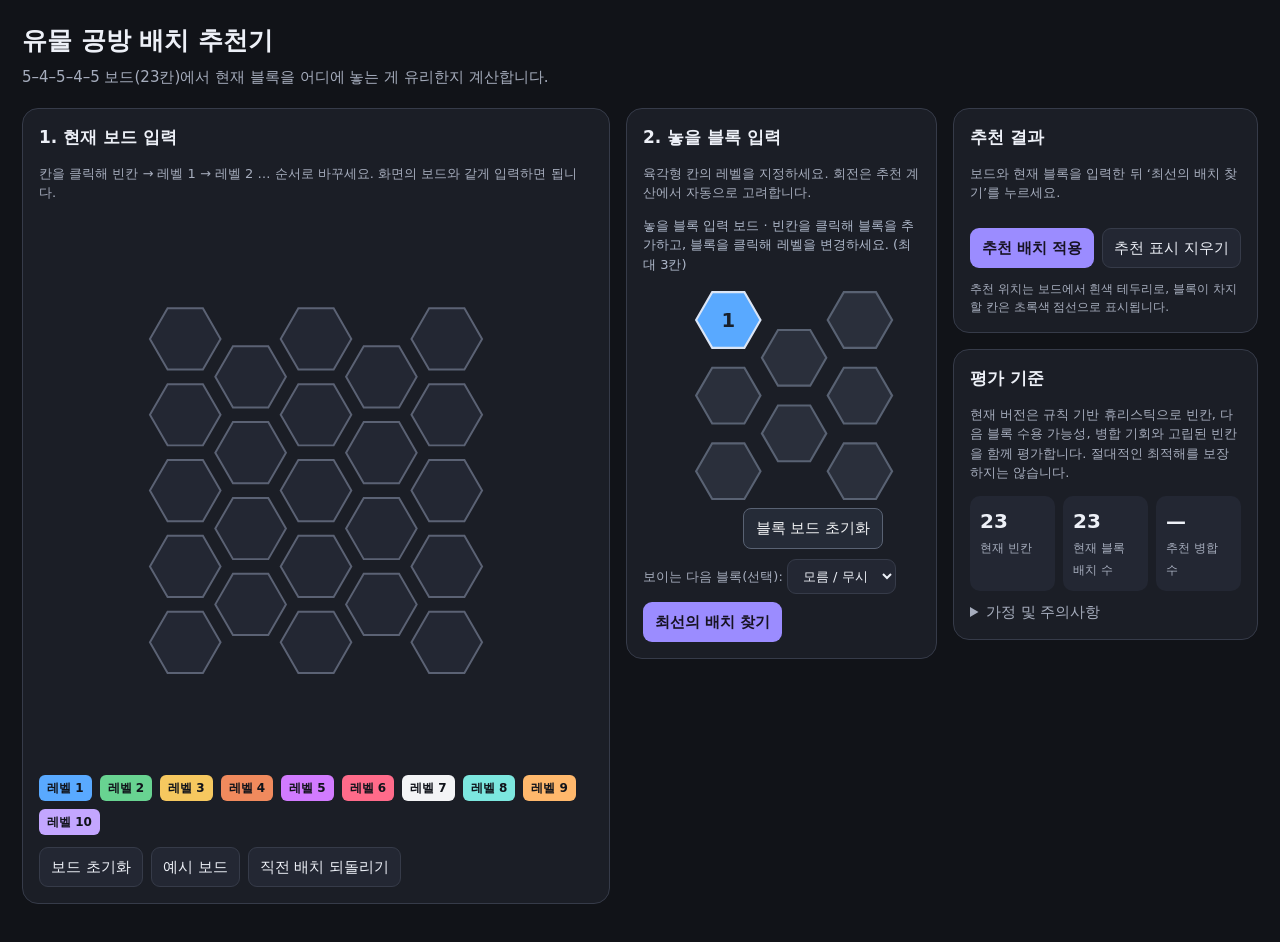
==== pages/hex_merge_advisor.html @ ff6c41fc "update" ====
<!doctype html>
<html lang="ko">
    <head>
        <meta charset="utf-8" />
        <meta name="viewport" content="width=device-width, initial-scale=1.0">
        <link rel="stylesheet" href="hex_merge_advisor.css" />
        <title>유물 공방 배치 추천기</title>
    </head>
    <body oncontextmenu="return false">
        <main>
            <h1>유물 공방 배치 추천기</h1>
            <p class="sub">
                5–4–5–4–5 보드(23칸)에서 현재 블록을 어디에 놓는 게 유리한지
                계산합니다.
            </p>
            <div class="layout">
                <section>
                    <div class="panel">
                        <h2>1. 현재 보드 입력</h2>
                        <p class="hint">
                            칸을 클릭해 빈칸 → 레벨 1 → 레벨 2 … 순서로
                            바꾸세요. 화면의 보드와 같게 입력하면 됩니다.
                        </p>
                        <svg
                            id="board"
                            viewBox="0 0 390 420"
                            aria-label="육각형 보드"
                        ></svg>
                        <div class="legend" id="legend"></div>
                        <div class="controls" style="margin-top: 12px">
                            <button id="clearBoard">보드 초기화</button
                            ><button id="demoBoard">예시 보드</button
                            ><button id="undo">직전 배치 되돌리기</button>
                        </div>
                    </div>
                    <div class="panel">
                        <h2>2. 놓을 블록 입력</h2>
                        <p class="hint">
                            육각형 칸의 레벨을 지정하세요.
                            회전은 추천 계산에서 자동으로 고려합니다.
                        </p>
                        <div id="pieceLevels" class="pieceCells"></div>
                        <div class="controls">
                            <label class="hint">
                                보이는 다음 블록(선택):
                                <select id="nextPiece">
                                    <option value="unknown">모름 / 무시</option>
                                    <option value="single">1칸</option>
                                    <option value="domino">2칸</option>
                                    <option value="line3">3칸 직선</option>
                                    <option value="bend3">3칸 꺾임</option>
                                </select>
                            </label>
                            <button id="recommend" class="primary">
                                최선의 배치 찾기
                            </button>
                        </div>
                    </div>
                </section>
                <aside>
                    <div class="panel">
                        <h2>추천 결과</h2>
                        <p id="status" class="hint">
                            보드와 현재 블록을 입력한 뒤 ‘최선의 배치 찾기’를
                            누르세요.
                        </p>
                        <div id="bestSummary"></div>
                        <div id="results"></div>
                        <div class="controls" style="margin-top: 12px">
                            <button id="applyBest" class="primary" disabled>
                                추천 배치 적용</button
                            ><button id="clearHighlight">
                                추천 표시 지우기
                            </button>
                        </div>
                        <div class="footer">
                            추천 위치는 보드에서 흰색 테두리로, 블록이 차지할
                            칸은 초록색 점선으로 표시됩니다.
                        </div>
                    </div>
                    <div class="panel">
                        <h2>평가 기준</h2>
                        <p class="hint">
                            현재 버전은 규칙 기반 휴리스틱으로 빈칸, 다음 블록
                            수용 가능성, 병합 기회와 고립된 빈칸을 함께
                            평가합니다. 절대적인 최적해를 보장하지는 않습니다.
                        </p>
                        <div class="stats">
                            <div class="stat">
                                <b id="emptyCount">23</b><span>현재 빈칸</span>
                            </div>
                            <div class="stat">
                                <b id="fitCount">—</b
                                ><span>현재 블록 배치 수</span>
                            </div>
                            <div class="stat">
                                <b id="mergeCount">—</b
                                ><span>추천 병합 수</span>
                            </div>
                        </div>
                        <details>
                            <summary>가정 및 주의사항</summary>
                            <p class="hint">
                                프로토타입은 각 칸에 레벨이 있고, 같은 레벨의
                                연결된 칸이 3개 이상이면 그 연결 집단이 한 칸의
                                상위 레벨로 합쳐진다고 가정합니다. 병합 시 남는
                                칸은 새 블록이 놓인 칸을 우선으로 선택합니다.
                                실제 게임의 병합 처리 방식이 다르면 추천 결과도
                                달라질 수 있습니다. 화면 자동 인식 기능은
                                포함하지 않았으므로 보드 상태를 직접 입력해야
                                합니다.
                            </p>
                        </details>
                    </div>
                </aside>
            </div>
        </main>
        <script>
            const rows = [5, 4, 5, 4, 5],
                R = 5;
            const colors = {
                0: "#2a2f3b",
                1: "#59a9ff",
                2: "#68d391",
                3: "#f6c85f",
                4: "#f08a5d",
                5: "#d17bff",
                6: "#ff6b8a",
                7: "#f3f4f6",
                8: "#7ce7df",
                9: "#ffb86c",
                10: "#c3a6ff",
            };
            let cells = [],
                board = {},
                currentShape = "custom",
                pieceLevels = [1],
                recommendation = null,
                undoBoard = null,
                pieceBoard = { "-1,2": 1 };
            const shapes = {
                single: [[0, 0]],
                domino: [
                    [0, 0],
                    [1, 0],
                ],
                line3: [
                    [0, 0],
                    [1, 0],
                    [2, 0],
                ],
                bend3: [
                    [0, 0],
                    [1, 0],
                    [0, 1],
                ],
                custom: [[0, 0]],
            };
            function key(q, r) {
                return q + "," + r;
            }
            function parse(k) {
                return k.split(",").map(Number);
            }
            for (let r = 0; r < R; r++)
                for (let c = 0; c < rows[r]; c++) {
                    let q = c - Math.floor(r / 2);
                    cells.push({
                        q,
                        r,
                        k: key(q, r),
                        x: 333 - (38 + r * 50),
                        y: 24 + (70 + (q + r / 2) * 58),
                    });
                    board[key(q, r)] = 0;
                }
            const cellSet = new Set(cells.map((c) => c.k));
            const dirs = [
                [1, 0],
                [-1, 0],
                [0, 1],
                [0, -1],
                [1, -1],
                [-1, 1],
            ];
            function neighbors(k) {
                let [q, r] = parse(k);
                return dirs
                    .map(([dq, dr]) => key(q + dq, r + dr))
                    .filter((n) => cellSet.has(n));
            }
            function polyPoints(cx, cy, s) {
                let a = [];
                for (let i = 0; i < 6; i++) {
                    let ang = (Math.PI / 180) * (60 * i + 60);
                    a.push(
                        (cx + s * Math.cos(ang)).toFixed(1) +
                            "," +
                            (cy + s * Math.sin(ang)).toFixed(1),
                    );
                }
                return a.join(" ");
            }
            function drawBoard(highlight = [], preview = [], highlightLevels = []) {
                let svg = document.querySelector("#board");
                svg.innerHTML = "";
                cells.forEach((c) => {
                    let v = board[c.k] || 0;
                    let p = document.createElementNS(
                        "http://www.w3.org/2000/svg",
                        "polygon",
                    );
                    p.setAttribute("points", polyPoints(c.x, c.y, 27));
                    p.setAttribute(
                        "class",
                        "cell " +
                            (v ? "" : "empty") +
                            (highlight.includes(c.k) ? " recommended" : "") +
                            (preview.includes(c.k) ? " preview" : ""),
                    );
                    p.setAttribute(
                        "fill",
                        v ? colors[v] || "#ffffff" : "#2a2f3b",
                    );
                    p.addEventListener("click", () => {
                        undoBoard = { ...board };
                        board[c.k] = (board[c.k] + 1) % 11;
                        recommendation = null;
                        drawBoard();
                        updateStats();
                    });
                    svg.appendChild(p);
                    // 기존 레벨 숫자는 그대로 표시하고, 추천 위치가 빈칸이면
                    // 해당 위치에 놓일 블록의 레벨 숫자도 함께 표시한다.
                    if (v || highlight.includes(c.k)) {
                        let t = document.createElementNS(
                            "http://www.w3.org/2000/svg",
                            "text",
                        );
                        t.setAttribute("x", c.x);
                        t.setAttribute("y", c.y);
                        t.setAttribute("class", "celltext " + (highlight.includes(c.k) && "celltext-recommended"));
                        const highlightIndex = highlight.indexOf(c.k);
                        t.textContent = v || highlightLevels[highlightIndex] || "";
                        svg.appendChild(t);
                    }
                });
                document.querySelector("#emptyCount").textContent =
                    cells.filter((c) => !board[c.k]).length;
            }
            function drawLegend() {
                let el = document.querySelector("#legend");
                el.innerHTML = "";
                for (let i = 1; i <= 10; i++) {
                    let s = document.createElement("span");
                    s.className = "swatch";
                    s.style.background = colors[i];
                    s.textContent = "레벨 " + i;
                    el.appendChild(s);
                }
            }
            function renderPieceLevels() {
                // 전용 미니 보드에서 블록의 모양과 각 칸의 레벨을 직접 입력한다.
                const el = document.querySelector("#pieceLevels");
                el.innerHTML = "";

                const title = document.createElement("div");
                title.textContent = "놓을 블록 입력 보드 · 빈칸을 클릭해 블록을 추가하고, 블록을 클릭해 레벨을 변경하세요. (최대 3칸)";
                title.style.cssText = "width:100%;margin-bottom:8px;font-size:13px;color:#aeb8ca;";
                el.appendChild(title);

                const miniCells = [];
                const miniRows = [3, 2, 3];
                for (let r = 0; r < miniRows.length; r++) {
                    for (let c = 0; c < miniRows[r]; c++) {
                        const q = c - Math.floor(r / 2);
                        miniCells.push({ q, r, k: key(q, r), x: 190 - (34 + r * 47), y: 50 + (q + r / 2) * 54 });
                    }
                }
                const svg = document.createElementNS("http://www.w3.org/2000/svg", "svg");
                svg.setAttribute("viewBox", "0 0 200 200");
                svg.setAttribute("width", "200");
                svg.setAttribute("height", "200");
                svg.style.cssText = "display:block;max-width:100%;overflow:visible;";

                const selected = Object.entries(pieceBoard)
                    .filter(([, level]) => level > 0)
                    .map(([k, level]) => ({ k, level, coords: parse(k) }));

                miniCells.forEach((c) => {
                    const level = pieceBoard[c.k] || 0;
                    const polygon = document.createElementNS("http://www.w3.org/2000/svg", "polygon");
                    polygon.setAttribute("points", polyPoints(c.x, c.y, 23));
                    polygon.setAttribute("fill", level ? colors[level] : "#2a2f3b");
                    polygon.setAttribute("stroke", level ? "#dbe5f5" : "#596273");
                    polygon.setAttribute("stroke-width", "1.5");
                    polygon.style.cursor = "pointer";
                    polygon.addEventListener("click", () => {
                        const current = pieceBoard[c.k] || 0;
                        if (current === 0) {
                            if (selected.length >= 3) {
                                document.querySelector("#status").textContent = "블록은 최대 3칸까지 입력할 수 있습니다.";
                                return;
                            }
                            if (selected.length > 0) {
                                const adjacent = selected.some(({ coords }) => {
                                    const [sq, sr] = coords;
                                    return neighbors(key(sq, sr)).includes(c.k);
                                });
                                if (!adjacent) {
                                    document.querySelector("#status").textContent = "블록의 새 칸은 기존 블록과 붙어 있어야 합니다.";
                                    return;
                                }
                            }
                            pieceBoard[c.k] = 1;
                        } else if (current < 10) {
                            pieceBoard[c.k] = current + 1;
                        } else {
                            const remaining = selected.filter(item => item.k !== c.k);
                            if (remaining.length > 0 && !isConnectedPiece(remaining)) {
                                document.querySelector("#status").textContent = "가운데 칸을 제거하면 블록이 분리되므로 먼저 바깥 칸을 제거하세요.";
                                return;
                            }
                            delete pieceBoard[c.k];
                        }
                        syncPieceFromBoard();
                        recommendation = null;
                        renderPieceLevels();
                    });
                    svg.appendChild(polygon);

                    if (level > 0) {
                        const label = document.createElementNS("http://www.w3.org/2000/svg", "text");
                        label.setAttribute("x", c.x);
                        label.setAttribute("y", c.y + 5);
                        label.setAttribute("text-anchor", "middle");
                        label.setAttribute("font-size", "14");
                        label.setAttribute("font-weight", "700");
                        label.setAttribute("fill", "#18202c");
                        label.style.pointerEvents = "none";
                        label.textContent = String(level);
                        svg.appendChild(label);
                    }
                });
                el.appendChild(svg);

                const resetButton = document.createElement("button");
                resetButton.type = "button";
                resetButton.textContent = "블록 보드 초기화";
                resetButton.addEventListener("click", () => {
                    pieceBoard = { "-1,2": 1 };
                    syncPieceFromBoard();
                    recommendation = null;
                    renderPieceLevels();
                    document.querySelector("#status").textContent = "놓을 블록 보드를 초기화했습니다.";
                });
                el.appendChild(resetButton);
            }

            function isConnectedPiece(items) {
                if (items.length <= 1) return true;
                const remaining = new Set(items.map(item => item.k));
                const visited = new Set();
                const stack = [items[0].k];
                while (stack.length) {
                    const k = stack.pop();
                    if (visited.has(k)) continue;
                    visited.add(k);
                    neighbors(k).forEach(n => {
                        if (remaining.has(n) && !visited.has(n)) stack.push(n);
                    });
                }
                return visited.size === remaining.size;
            }

            function syncPieceFromBoard() {
                const chosen = Object.entries(pieceBoard)
                    .filter(([, level]) => level > 0)
                    .map(([k, level]) => ({ coords: parse(k), level }));
                if (!chosen.length) {
                    pieceBoard["0,0"] = 1;
                    chosen.push({ coords: [0, 0], level: 1 });
                }
                const minQ = Math.min(...chosen.map(item => item.coords[0]));
                const minR = Math.min(...chosen.map(item => item.coords[1]));
                shapes.custom = chosen.map(item => [item.coords[0] - minQ, item.coords[1] - minR]);
                pieceLevels = chosen.map(item => item.level);
                currentShape = "custom";
            }
            function rotate([q, r]) {
                return [-r, q + r];
            }
            function orientations(shape) {
                let base = shapes[shape],
                    out = [],
                    seen = new Set();
                for (let rot = 0; rot < 6; rot++) {
                    let coords = base.map(([q, r]) => {
                        let x = q,
                            y = r;
                        for (let i = 0; i < rot; i++) [x, y] = rotate([x, y]);
                        return [x, y];
                    });
                    let minq = Math.min(...coords.map((p) => p[0])),
                        minr = Math.min(...coords.map((p) => p[1]));
                    coords = coords.map(([q, r]) => [q - minq, r - minr]);
                    let order = coords.map((p) => p.join(",")).sort();
                    let sig = order.join(";");
                    if (!seen.has(sig)) {
                        seen.add(sig);
                        out.push(coords);
                    }
                }
                return out;
            }
            function comps(b) {
                let seen = new Set(),
                    result = [];
                for (let c of cells) {
                    let k = c.k;
                    if (!b[k] || seen.has(k)) continue;
                    let level = b[k],
                        stack = [k],
                        comp = [];
                    seen.add(k);
                    while (stack.length) {
                        let x = stack.pop();
                        comp.push(x);
                        for (let n of neighbors(x))
                            if (!seen.has(n) && b[n] === level) {
                                seen.add(n);
                                stack.push(n);
                            }
                    }
                    result.push({ level, cells: comp });
                }
                return result;
            }
            // 같은 레벨이 3개 이상 연결되어도, 이번 수로 영향을 받은 그룹만 합성한다.
            // 기존에 놓여 있던 독립 그룹이 갑자기 합쳐지는 것을 방지한다.
            function connectedSameLevel(b, start) {
                const level = b[start];
                if (!level) return [];
                const seen = new Set([start]);
                const stack = [start];
                while (stack.length) {
                    const k = stack.pop();
                    for (const n of neighbors(k)) {
                        if (b[n] === level && !seen.has(n)) {
                            seen.add(n);
                            stack.push(n);
                        }
                    }
                }
                return [...seen];
            }
            // 새 조각을 모두 배치한 다음, 낮은 레벨부터 합성을 처리한다.
            // 생성 위치는 새 조각의 역순 우선순위를 사용한다(추가 사례로 검증 필요).
            function simulatePlacement(b, placement, levels) {
                const out = { ...b };
                placement.forEach((k, i) => { out[k] = levels[i]; });
                let merges = 0;
                const active = new Set(placement);
                const priority = [...placement].reverse();
                let safety = 0;
                while (safety++ < 80) {
                    const candidates = [];
                    const visited = new Set();
                    for (const origin of active) {
                        if (!out[origin] || out[origin] >= 10 || visited.has(origin)) continue;
                        const group = connectedSameLevel(out, origin);
                        group.forEach(k => visited.add(k));
                        if (group.length >= 3) {
                            const survivor = priority.find(k => group.includes(k)) ||
                                group.find(k => active.has(k)) || origin;
                            candidates.push({ level: out[origin], group, survivor });
                        }
                    }
                    if (!candidates.length) break;
                    // 동시 합성 후보 중 최저 레벨 우선, 같은 레벨은 조각 우선순위 적용.
                    candidates.sort((a, b) => a.level - b.level ||
                        priority.indexOf(a.survivor) - priority.indexOf(b.survivor));
                    const { level, group, survivor } = candidates[0];
                    group.forEach(k => { out[k] = 0; active.delete(k); });
                    out[survivor] = Math.min(10, level + 1);
                    active.add(survivor);
                    merges++;
                }
                return { board: out, merges };
            }
            function placements(b, shape, levels) {
                let result = [],
                    seen = new Set();
                for (let ori of orientations(shape)) {
                    for (let anchor of cells) {
                        let pos = ori.map(([dq, dr]) =>
                            key(anchor.q + dq, anchor.r + dr),
                        );
                        if (pos.every((k) => cellSet.has(k) && !b[k])) {
                            let sig = pos.slice().sort().join("|");
                            if (!seen.has(sig)) {
                                seen.add(sig);
                                let sim = simulatePlacement(b, pos, levels);
                                result.push({ pos, ...sim });
                            }
                        }
                    }
                }
                return result;
            }
            function countPlacements(b, shape) {
                let n = 0;
                for (let ori of orientations(shape))
                    for (let anchor of cells) {
                        let pos = ori.map(([dq, dr]) =>
                            key(anchor.q + dq, anchor.r + dr),
                        );
                        if (pos.every((k) => cellSet.has(k) && !b[k])) n++;
                    }
                return n;
            }
            function scoreState(b, merges, usedShape, nextShape) {
                let empty = cells.filter((c) => !b[c.k]).length;
                let compsNow = comps(b);
                let near = 0,
                    mergeReady = 0;
                for (let g of compsNow) {
                    if (g.cells.length === 2) mergeReady += 1;
                    if (g.cells.length >= 3) near += g.cells.length;
                }
                let pairs = 0;
                for (let c of cells) {
                    if (!b[c.k]) continue;
                    for (let n of neighbors(c.k))
                        if (n > c.k && b[n] === b[c.k]) pairs++;
                }
                let isolated = 0,
                    usable = 0;
                for (let c of cells)
                    if (!b[c.k]) {
                        let ns = neighbors(c.k);
                        if (ns.filter((n) => !b[n]).length === 0) isolated++;
                        if (ns.filter((n) => !b[n]).length <= 1) usable++;
                    }
                let mobility =
                    countPlacements(b, "single") +
                    countPlacements(b, "domino") +
                    countPlacements(b, "line3") +
                    countPlacements(b, "bend3");
                let nextMob =
                    nextShape && nextShape !== "unknown"
                        ? countPlacements(b, nextShape)
                        : 0;
                return (
                    empty * 8 +
                    mobility * 0.16 +
                    nextMob * 0.9 +
                    merges * 13 +
                    pairs * 1.6 +
                    mergeReady * 2.4 -
                    isolated * 5 -
                    usable * 0.7
                );
            }
            function recommend() {
                let list = placements(board, currentShape, pieceLevels);
                document.querySelector("#fitCount").textContent = list.length;
                document.querySelector("#mergeCount").textContent = "—";
                let results = document.querySelector("#results"),
                    status = document.querySelector("#status");
                results.innerHTML = "";
                recommendation = null;
                document.querySelector("#applyBest").disabled = true;
                if (!list.length) {
                    status.textContent =
                        "이 블록을 놓을 수 있는 위치가 없습니다. 입력한 보드와 블록을 확인하세요.";
                    drawBoard();
                    return;
                }
                let next = document.querySelector("#nextPiece").value;
                list.forEach((p) => {
                    p.score = scoreState(p.board, p.merges, currentShape, next);
                });
                list.sort((a, b) => b.score - a.score);
                recommendation = list[0];
                document.querySelector("#mergeCount").textContent =
                    recommendation.merges;
                status.textContent = `가능한 배치 ${list.length}개를 비교했습니다. 점수가 높은 순서로 표시합니다.`;
                let cellsBest = recommendation.pos;
                drawBoard(cellsBest, [], pieceLevels);
                document.querySelector("#bestSummary").innerHTML =
                    `<div class="stats"><div class="stat"><b>${recommendation.merges}</b><span>예상 연쇄 병합</span></div><div class="stat"><b>${cells.filter((c) => !recommendation.board[c.k]).length}</b><span>배치 후 빈칸</span></div><div class="stat"><b>${Math.round(recommendation.score)}</b><span>휴리스틱 점수</span></div></div>`;
                list.slice(0, 8).forEach((p, i) => {
                    let d = document.createElement("div");
                    d.className = "result" + (i === 0 ? " best" : "");
                    let coords = p.pos
                        .map((k) => {
                            let c = cells.find((c) => c.k === k);
                            return `행${c.r + 1}·칸${c.q + Math.floor(c.r / 2) + 1}`;
                        })
                        .join(", ");
                    d.innerHTML = `<div><strong>${i + 1}위 · ${coords}</strong><small>병합 ${p.merges}회 · 배치 후 빈칸 ${cells.filter((c) => !p.board[c.k]).length}</small></div><span class="pill">${Math.round(p.score)}점</span>`;
                    d.addEventListener("click", () => {
                        recommendation = p;
                        drawBoard(p.pos, [], pieceLevels);
                        document.querySelector("#applyBest").disabled = false;
                        document
                            .querySelectorAll(".result")
                            .forEach((x) => x.classList.remove("best"));
                        d.classList.add("best");
                    });
                    results.appendChild(d);
                });
                document.querySelector("#applyBest").disabled = false;
            }
            function updateStats() {
                document.querySelector("#emptyCount").textContent =
                    cells.filter((c) => !board[c.k]).length;
                document.querySelector("#fitCount").textContent =
                    countPlacements(board, currentShape);
            }
            document.querySelectorAll("[data-shape]").forEach((b) => {
                b.style.display = "none";
                b.addEventListener("click", () => {
                    document
                        .querySelectorAll("[data-shape]")
                        .forEach((x) => x.classList.remove("active"));
                    b.classList.add("active");
                    currentShape = b.dataset.shape;
                    pieceLevels = Array(shapes[currentShape].length).fill(1);
                    renderPieceLevels();
                    recommendation = null;
                    updateStats();
                });
            });
            document
                .querySelector("#clearBoard")
                .addEventListener("click", () => {
                    undoBoard = { ...board };
                    cells.forEach((c) => (board[c.k] = 0));
                    recommendation = null;
                    drawBoard();
                    updateStats();
                    document.querySelector("#results").innerHTML = "";
                    document.querySelector("#bestSummary").innerHTML = "";
                });
            document
                .querySelector("#demoBoard")
                .addEventListener("click", () => {
                    undoBoard = { ...board };
                    cells.forEach((c) => (board[c.k] = 0));
                    [
                        [0, 0, 1],
                        [1, 0, 1],
                        [2, 1, 2],
                        [0, 2, 1],
                        [1, 2, 1],
                        [2, 2, 2],
                        [3, 3, 3],
                        [1, 4, 2],
                        [2, 4, 2],
                    ].forEach(([q, r, v]) => {
                        let k = key(q, r);
                        if (cellSet.has(k)) board[k] = v;
                    });
                    drawBoard();
                    updateStats();
                });
            document.querySelector("#undo").addEventListener("click", () => {
                if (undoBoard) {
                    board = { ...undoBoard };
                    undoBoard = null;
                    drawBoard();
                    updateStats();
                }
            });
            document
                .querySelector("#recommend")
                .addEventListener("click", recommend);
            document
                .querySelector("#applyBest")
                .addEventListener("click", () => {
                    if (!recommendation) return;
                    undoBoard = { ...board };
                    board = { ...recommendation.board };
                    recommendation = null;
                    drawBoard();
                    updateStats();
                    document.querySelector("#status").textContent =
                        "추천 배치를 보드에 적용했습니다. 다음 블록을 입력해 계속 진행하세요.";
                    document.querySelector("#applyBest").disabled = true;
                    document.querySelector("#results").innerHTML = "";
                    document.querySelector("#bestSummary").innerHTML = "";
                });
            document
                .querySelector("#clearHighlight")
                .addEventListener("click", () => {
                    drawBoard();
                    recommendation = null;
                    document.querySelector("#applyBest").disabled = true;
                });
            syncPieceFromBoard();
            drawLegend();
            renderPieceLevels();
            drawBoard();
            updateStats();
        </script>
    </body>
</html>
---- pages/hex_merge_advisor.css ----
:root {
    color-scheme: dark;
    --bg: #111318;
    --panel: #1b1e26;
    --panel2: #232733;
    --text: #edf0f7;
    --muted: #a6adbd;
    --accent: #9b8cff;
    --border: #363b49;
    --good: #75d6a5;
    --warn: #ffcb78;
    -webkit-user-select: none;
    user-select: none;
    -webkit-user-drag: none;
}
* {
    box-sizing: border-box;
}
body {
    margin: 0;
    background: var(--bg);
    color: var(--text);
    font:
        15px/1.5 system-ui,
        -apple-system,
        "Segoe UI",
        sans-serif;
}
main {
    margin: auto;
    padding: 22px;
}
section {
    display: flex;
    gap: 16px;
    flex: 3;
}
section > :first-child {
    flex: 2;
}
section > :last-child {
    flex: 1;
}
aside {
    flex: 1;
}
h1 {
    font-size: 25px;
    margin: 0 0 6px;
}
h2 {
    font-size: 17px;
    margin: 0 0 10px;
}
.sub {
    color: var(--muted);
    margin: 0 0 20px;
}
.layout {
    display: flex;
    gap: 16px;
}
.panel {
    height: fit-content;
    background: var(--panel);
    border: 1px solid var(--border);
    border-radius: 16px;
    padding: 16px;
    margin-bottom: 16px;
}
.controls {
    display: flex;
    flex-wrap: wrap;
    gap: 8px;
    align-items: center;
}
button,
select {
    font: inherit;
    color: var(--text);
    background: var(--panel2);
    border: 1px solid var(--border);
    border-radius: 9px;
    padding: 8px 11px;
}
button {
    cursor: pointer;
}
button:hover {
    border-color: var(--accent);
}
button.primary {
    background: var(--accent);
    color: #171323;
    border-color: transparent;
    font-weight: 700;
}
button.active {
    outline: 2px solid var(--accent);
    border-color: var(--accent);
}
.hint {
    font-size: 13px;
    color: var(--muted);
}
#board {
    width: 100%;
    max-width: 510px;
    display: block;
    margin: 8px auto 0;
    touch-action: manipulation;
}
.cell {
    cursor: pointer;
    stroke: #5b6274;
    stroke-width: 1.5;
}
.cell.empty {
    fill: var(--panel2);
}
.cell.empty:hover {
    fill: #3a4050;
}
.cell.recommended {
    stroke: #fff;
    stroke-width: 4;
    filter: drop-shadow(0 0 5px #a69aff);
}
.cell.preview {
    stroke: var(--good);
    stroke-width: 3;
    stroke-dasharray: 5 3;
}
.celltext {
    font-size: 13px;
    fill: black;
    text-anchor: middle;
    dominant-baseline: central;
    pointer-events: none;
    font-weight: 700;
}
.celltext-recommended {
    fill: white;
}
.legend {
    display: flex;
    gap: 8px;
    flex-wrap: wrap;
    margin-top: 10px;
}
.swatch {
    border-radius: 6px;
    padding: 4px 8px;
    font-size: 12px;
    color: #10131a;
    font-weight: 700;
}
.pieceCells {
    display: flex;
    gap: 8px;
    flex-wrap: wrap;
    margin: 10px 0;
}
.pieceCells > svg {
    transform: scale(1.4);
    width: 100%;
}
.pieceCells > button {
    display: block;
    margin-top: 10px;
    padding: 8px 12px;
    border:1px solid #596273;
    border-radius:8px;
    background:#252b37;
    color:#f3f4f6;
    cursor:pointer;
    margin-left: 36%;
    z-index: 1;
}
.controls {
    position: relative;
    background: transparent;
}
.pieceCell {
    display: flex;
    align-items: center;
    gap: 5px;
    background: var(--panel2);
    padding: 7px;
    border-radius: 10px;
}
.pieceCell select {
    padding: 5px;
}
.stats {
    display: grid;
    grid-template-columns: repeat(3, 1fr);
    gap: 8px;
    margin-top: 12px;
}
.stat {
    background: var(--panel2);
    border-radius: 10px;
    padding: 10px;
}
.stat b {
    display: block;
    font-size: 20px;
}
.stat span {
    font-size: 12px;
    color: var(--muted);
}
#results {
    display: grid;
    gap: 8px;
}
.result {
    border: 1px solid var(--border);
    border-radius: 10px;
    padding: 10px;
    display: flex;
    justify-content: space-between;
    gap: 12px;
    align-items: center;
}
.result.best {
    border-color: var(--good);
}
.result small {
    color: var(--muted);
    display: block;
}
.pill {
    font-size: 12px;
    background: #303648;
    border-radius: 99px;
    padding: 3px 7px;
    white-space: nowrap;
}
.warning {
    color: var(--warn);
}
.footer {
    color: var(--muted);
    font-size: 12px;
    margin-top: 12px;
}
details {
    margin-top: 10px;
}
summary {
    cursor: pointer;
    color: var(--muted);
}
@media (max-width: 1000px) {
    h1 {
        font-size: 17px;
    }
    h2 {
        font-size: 14px;
    }
    div, p {
        font-size: 12px !important;
    }
    .layout {
        flex-direction: column !important;
    }
}
@media (max-width: 500px) {
    h1 {
        font-size: 17px;
    }
    h2 {
        font-size: 14px;
    }
    div, p {
        font-size: 12px !important;
    }
    section {
        flex-direction: column !important;
    }
}
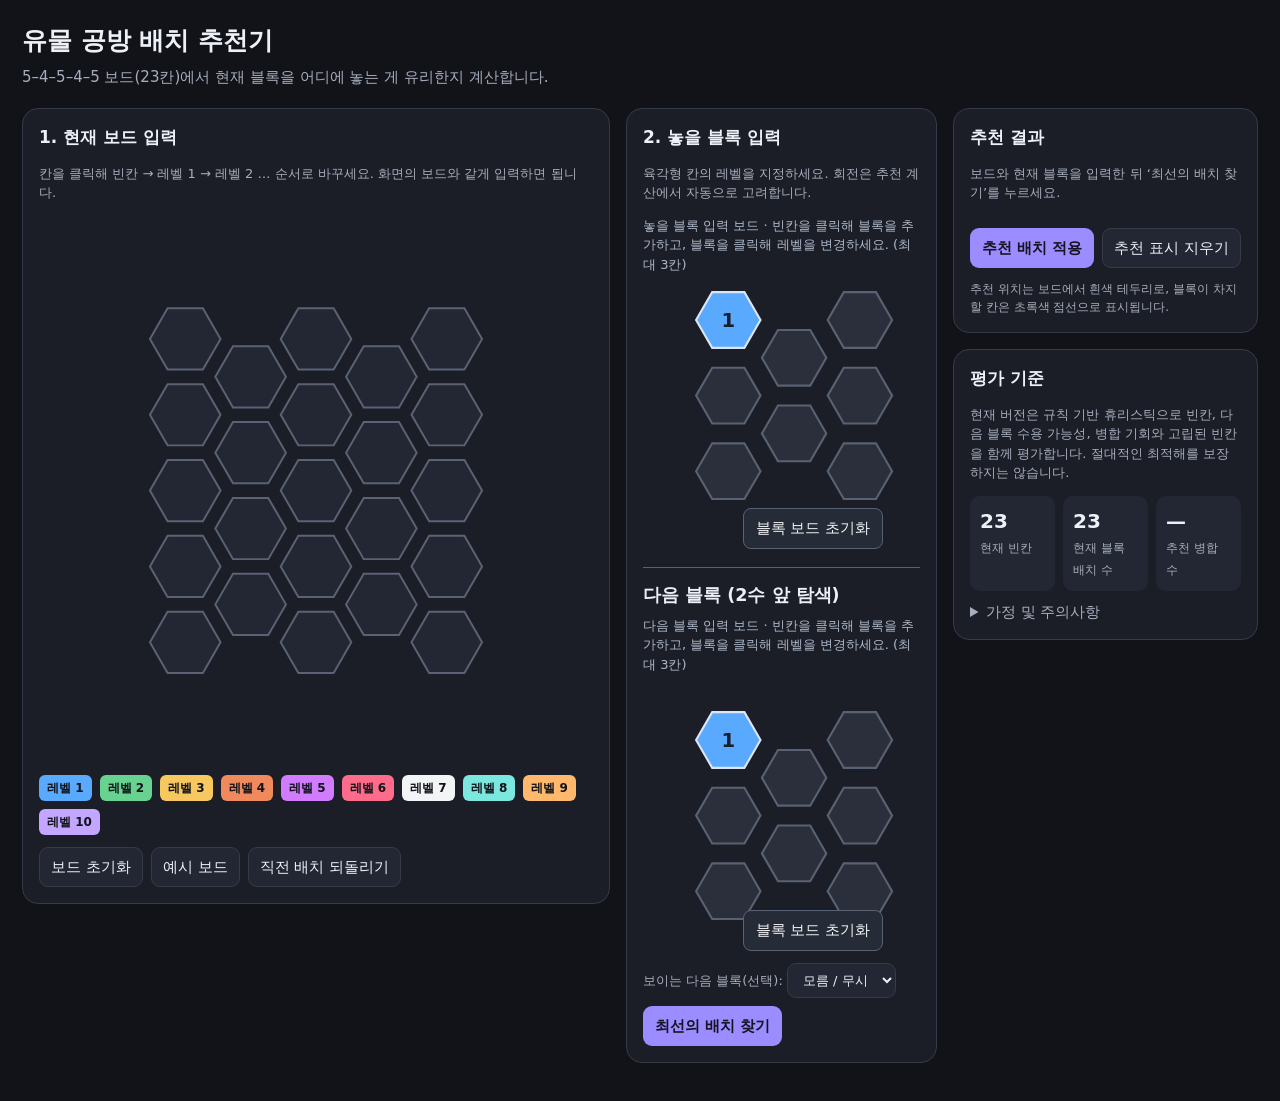
==== commit 6d7b09ac: "update" ====
--- a/pages/hex_merge_advisor.html
+++ b/pages/hex_merge_advisor.html
@@ -40,6 +40,11 @@
                             회전은 추천 계산에서 자동으로 고려합니다.
                         </p>
                         <div id="pieceLevels" class="pieceCells"></div>
+                        <div style="margin-top:18px;padding-top:14px;border-top:1px solid #596273;">
+                            <h3 style="margin:0 0 8px">다음 블록 (2수 앞 탐색)</h3>
+                            <div id="nextPieceLevels"></div>
+                            <div id="nextMovePreview" style="margin-top:12px;color:#dbe5f5;line-height:1.7"></div>
+                        </div>
                         <div class="controls">
                             <label class="hint">
                                 보이는 다음 블록(선택):
@@ -137,7 +142,9 @@
                 pieceLevels = [1],
                 recommendation = null,
                 undoBoard = null,
-                pieceBoard = { "-1,2": 1 };
+                pieceBoard = { "-1,2": 1 },
+                nextPieceBoard = { "-1,2": 1 },
+                nextPieceLevels = [1];
             const shapes = {
                 single: [[0, 0]],
                 domino: [
@@ -347,12 +354,112 @@
                 const resetButton = document.createElement("button");
                 resetButton.type = "button";
                 resetButton.textContent = "블록 보드 초기화";
+                resetButton.style.cssText = "display:block;margin-top:10px;padding:8px 12px;border:1px solid #596273;border-radius:8px;background:#252b37;color:#f3f4f6;cursor:pointer;z-index: 1;";
                 resetButton.addEventListener("click", () => {
-                    pieceBoard = { "-1,2": 1 };
+                    pieceBoard = { "0,0": 1 };
                     syncPieceFromBoard();
                     recommendation = null;
                     renderPieceLevels();
                     document.querySelector("#status").textContent = "놓을 블록 보드를 초기화했습니다.";
+                });
+                el.appendChild(resetButton);
+            }
+
+            function renderNextPieceLevels() {
+                // 전용 미니 보드에서 블록의 모양과 각 칸의 레벨을 직접 입력한다.
+                const el = document.querySelector("#nextPieceLevels");
+                el.innerHTML = "";
+
+                const title = document.createElement("div");
+                title.textContent = "다음 블록 입력 보드 · 빈칸을 클릭해 블록을 추가하고, 블록을 클릭해 레벨을 변경하세요. (최대 3칸)";
+                title.style.cssText = "width:100%;margin-bottom:8px;font-size:13px;color:#aeb8ca;";
+                el.appendChild(title);
+
+                const miniCells = [];
+                const miniRows = [3, 2, 3];
+                for (let r = 0; r < miniRows.length; r++) {
+                    for (let c = 0; c < miniRows[r]; c++) {
+                        const q = c - Math.floor(r / 2);
+                        miniCells.push({ q, r, k: key(q, r), x: 190 - (34 + r * 47), y: 70 + (q + r / 2) * 54 });
+                    }
+                }
+                const svg = document.createElementNS("http://www.w3.org/2000/svg", "svg");
+                svg.setAttribute("viewBox", "0 0 200 200");
+                svg.setAttribute("width", "200");
+                svg.setAttribute("height", "200");
+                svg.style.cssText = "display:block;max-width:100%;overflow:visible;";
+
+                const selected = Object.entries(nextPieceBoard)
+                    .filter(([, level]) => level > 0)
+                    .map(([k, level]) => ({ k, level, coords: parse(k) }));
+
+                miniCells.forEach((c) => {
+                    const level = nextPieceBoard[c.k] || 0;
+                    const polygon = document.createElementNS("http://www.w3.org/2000/svg", "polygon");
+                    polygon.setAttribute("points", polyPoints(c.x, c.y, 23));
+                    polygon.setAttribute("fill", level ? colors[level] : "#2a2f3b");
+                    polygon.setAttribute("stroke", level ? "#dbe5f5" : "#596273");
+                    polygon.setAttribute("stroke-width", "1.5");
+                    polygon.style.cursor = "pointer";
+                    polygon.addEventListener("click", () => {
+                        const current = nextPieceBoard[c.k] || 0;
+                        if (current === 0) {
+                            if (selected.length >= 3) {
+                                document.querySelector("#status").textContent = "블록은 최대 3칸까지 입력할 수 있습니다.";
+                                return;
+                            }
+                            if (selected.length > 0) {
+                                const adjacent = selected.some(({ coords }) => {
+                                    const [sq, sr] = coords;
+                                    return neighbors(key(sq, sr)).includes(c.k);
+                                });
+                                if (!adjacent) {
+                                    document.querySelector("#status").textContent = "블록의 새 칸은 기존 블록과 붙어 있어야 합니다.";
+                                    return;
+                                }
+                            }
+                            nextPieceBoard[c.k] = 1;
+                        } else if (current < 10) {
+                            nextPieceBoard[c.k] = current + 1;
+                        } else {
+                            const remaining = selected.filter(item => item.k !== c.k);
+                            if (remaining.length > 0 && !isConnectedPiece(remaining)) {
+                                document.querySelector("#status").textContent = "가운데 칸을 제거하면 블록이 분리되므로 먼저 바깥 칸을 제거하세요.";
+                                return;
+                            }
+                            delete nextPieceBoard[c.k];
+                        }
+                        syncNextPieceFromBoard();
+                        recommendation = null;
+                        renderNextPieceLevels();
+                    });
+                    svg.appendChild(polygon);
+
+                    if (level > 0) {
+                        const label = document.createElementNS("http://www.w3.org/2000/svg", "text");
+                        label.setAttribute("x", c.x);
+                        label.setAttribute("y", c.y + 5);
+                        label.setAttribute("text-anchor", "middle");
+                        label.setAttribute("font-size", "14");
+                        label.setAttribute("font-weight", "700");
+                        label.setAttribute("fill", "#18202c");
+                        label.style.pointerEvents = "none";
+                        label.textContent = String(level);
+                        svg.appendChild(label);
+                    }
+                });
+                el.appendChild(svg);
+
+                const resetButton = document.createElement("button");
+                resetButton.type = "button";
+                resetButton.textContent = "블록 보드 초기화";
+                resetButton.style.cssText = "display:block;margin-top:10px;padding:8px 12px;border:1px solid #596273;border-radius:8px;background:#252b37;color:#f3f4f6;cursor:pointer;z-index: 1;";
+                resetButton.addEventListener("click", () => {
+                    nextPieceBoard = { "0,0": 1 };
+                    syncNextPieceFromBoard();
+                    recommendation = null;
+                    renderNextPieceLevels();
+                    document.querySelector("#status").textContent = "다음 블록 보드를 초기화했습니다.";
                 });
                 el.appendChild(resetButton);
             }
@@ -386,6 +493,33 @@
                 shapes.custom = chosen.map(item => [item.coords[0] - minQ, item.coords[1] - minR]);
                 pieceLevels = chosen.map(item => item.level);
                 currentShape = "custom";
+            }
+            function syncNextPieceFromBoard() {
+                const chosen = Object.entries(nextPieceBoard)
+                    .filter(([, level]) => level > 0)
+                    .map(([k, level]) => ({ coords: parse(k), level }));
+                if (!chosen.length) {
+                    nextPieceBoard["0,0"] = 1;
+                    chosen.push({ coords: [0, 0], level: 1 });
+                }
+                const minQ = Math.min(...chosen.map(item => item.coords[0]));
+                const minR = Math.min(...chosen.map(item => item.coords[1]));
+                shapes.nextCustom = chosen.map(item => [item.coords[0] - minQ, item.coords[1] - minR]);
+                nextPieceLevels = chosen.map(item => item.level);
+            }
+            // 두 번째 블록까지 실제로 놓아 본 뒤 가장 좋은 후속 수를 고른다.
+            function scoreTwoMoves(first) {
+                const options = placements(first.board, "nextCustom", nextPieceLevels);
+                if (!options.length) {
+                    return { score: scoreState(first.board, first.merges, currentShape, "unknown") - 180,
+                        next: null, count: 0 };
+                }
+                let best = null, bestScore = -Infinity;
+                for (const p of options) {
+                    const value = scoreState(p.board, first.merges + p.merges, "nextCustom", "unknown");
+                    if (value > bestScore) { bestScore = value; best = p; }
+                }
+                return { score: bestScore, next: best, count: options.length };
             }
             function rotate([q, r]) {
                 return [-r, q + r];
@@ -454,14 +588,17 @@
                 }
                 return [...seen];
             }
-            // 새 조각을 모두 배치한 다음, 낮은 레벨부터 합성을 처리한다.
-            // 생성 위치는 새 조각의 역순 우선순위를 사용한다(추가 사례로 검증 필요).
+            // 합성은 세 조각을 전부 놓은 뒤 낮은 레벨부터 시작한다.
+            // 한 번 합성되어 생긴 블록은 후속 연쇄 합성에서도 같은 자리를 유지한다.
             function simulatePlacement(b, placement, levels) {
                 const out = { ...b };
                 placement.forEach((k, i) => { out[k] = levels[i]; });
-                let merges = 0;
                 const active = new Set(placement);
                 const priority = [...placement].reverse();
+                // chainRoot: 해당 블록이 최초 합성으로 생긴 자리.
+                // 이후 같은 블록이 합성에 참가하면 최초 자리를 최우선으로 보존한다.
+                const chainRoot = new Map();
+                let merges = 0;
                 let safety = 0;
                 while (safety++ < 80) {
                     const candidates = [];
@@ -470,20 +607,28 @@
                         if (!out[origin] || out[origin] >= 10 || visited.has(origin)) continue;
                         const group = connectedSameLevel(out, origin);
                         group.forEach(k => visited.add(k));
-                        if (group.length >= 3) {
-                            const survivor = priority.find(k => group.includes(k)) ||
-                                group.find(k => active.has(k)) || origin;
-                            candidates.push({ level: out[origin], group, survivor });
-                        }
+                        if (group.length < 3) continue;
+                        const chainMembers = group.filter(k => chainRoot.has(k));
+                        // 연쇄 합성의 생존 위치는 이전 단계에서 생성된 블록의 자리.
+                        const survivor = chainMembers.length
+                            ? chainMembers.sort((x, y) => (chainRoot.get(x).order - chainRoot.get(y).order))[0]
+                            : (priority.find(k => group.includes(k)) || group.find(k => active.has(k)) || origin);
+                        candidates.push({ level: out[origin], group, survivor,
+                            chain: chainMembers.length > 0 });
                     }
                     if (!candidates.length) break;
-                    // 동시 합성 후보 중 최저 레벨 우선, 같은 레벨은 조각 우선순위 적용.
-                    candidates.sort((a, b) => a.level - b.level ||
-                        priority.indexOf(a.survivor) - priority.indexOf(b.survivor));
+                    candidates.sort((x, y) => x.level - y.level ||
+                        Number(y.chain) - Number(x.chain) ||
+                        priority.indexOf(x.survivor) - priority.indexOf(y.survivor));
                     const { level, group, survivor } = candidates[0];
-                    group.forEach(k => { out[k] = 0; active.delete(k); });
-                    out[survivor] = Math.min(10, level + 1);
+                    const prior = chainRoot.get(survivor);
+                    group.forEach(k => { out[k] = 0; active.delete(k); chainRoot.delete(k); });
+                    // 같은 레벨 5개 이상을 한 번에 합치면 두 단계 상승한다.
+                    // 3~4개는 한 단계 상승하며, 최대 레벨 10을 넘지 않는다.
+                    const levelGain = group.length >= 5 ? 2 : 1;
+                    out[survivor] = Math.min(10, level + levelGain);
                     active.add(survivor);
+                    chainRoot.set(survivor, prior || { order: merges });
                     merges++;
                 }
                 return { board: out, merges };
@@ -519,6 +664,26 @@
                     }
                 return n;
             }
+            // 현재 보드의 최고 레벨만 사용한다. 과거 최고 레벨은 기록하지 않는다.
+            function currentMaxLevel(b) {
+                return Math.max(1, ...cells.map(c => b[c.k] || 0));
+            }
+            function minSpawnLevel(b) {
+                return Math.max(1, currentMaxLevel(b) - 3);
+            }
+            // 새로 등장할 수 없는 낮은 레벨 그룹을 평가한다.
+            // 연결된 블록이 3개 이상이면 자체 합성이 가능하므로 막힌 칸으로 세지 않는다.
+            function strandedInfo(b) {
+                const minLevel = minSpawnLevel(b);
+                let blockedCells = 0, blockedGroups = 0, endangeredPairs = 0;
+                for (const g of comps(b)) {
+                    if (g.level >= minLevel || g.cells.length >= 3) continue;
+                    blockedCells += g.cells.length;
+                    blockedGroups++;
+                    if (g.cells.length === 2) endangeredPairs++;
+                }
+                return { blockedCells, blockedGroups, endangeredPairs, minLevel };
+            }
             function scoreState(b, merges, usedShape, nextShape) {
                 let empty = cells.filter((c) => !b[c.k]).length;
                 let compsNow = comps(b);
@@ -547,10 +712,8 @@
                     countPlacements(b, "domino") +
                     countPlacements(b, "line3") +
                     countPlacements(b, "bend3");
-                let nextMob =
-                    nextShape && nextShape !== "unknown"
-                        ? countPlacements(b, nextShape)
-                        : 0;
+                let nextMob = 0; // 다음 블록은 scoreTwoMoves에서 직접 시뮬레이션
+                const stranded = strandedInfo(b);
                 return (
                     empty * 8 +
                     mobility * 0.16 +
@@ -559,8 +722,25 @@
                     pairs * 1.6 +
                     mergeReady * 2.4 -
                     isolated * 5 -
-                    usable * 0.7
+                    usable * 0.7 -
+                    stranded.blockedCells * 22 -
+                    stranded.blockedGroups * 8 -
+                    stranded.endangeredPairs * 3
                 );
+            }
+            function showNextMove(first) {
+                const panel = document.querySelector("#nextMovePreview");
+                if (!panel) return;
+                if (!first || !first.nextRecommendation) {
+                    panel.textContent = "이 첫 배치 이후 다음 블록을 놓을 자리가 없습니다.";
+                    return;
+                }
+                const second = first.nextRecommendation;
+                const coordinates = second.pos.map((k, i) => {
+                    const c = cells.find(x => x.k === k);
+                    return `행${c.r + 1}·칸${c.q + Math.floor(c.r / 2) + 1} (레벨 ${nextPieceLevels[i]})`;
+                }).join(", ");
+                panel.innerHTML = `<b>추천하는 다음 블록 배치</b><div style="margin-top:6px">${coordinates}</div><small>다음 블록까지 적용한 예상 합성: ${first.merges + second.merges}회</small>`;
             }
             function recommend() {
                 let list = placements(board, currentShape, pieceLevels);
@@ -577,17 +757,20 @@
                     drawBoard();
                     return;
                 }
-                let next = document.querySelector("#nextPiece").value;
                 list.forEach((p) => {
-                    p.score = scoreState(p.board, p.merges, currentShape, next);
+                    const future = scoreTwoMoves(p);
+                    p.score = future.score;
+                    p.nextRecommendation = future.next;
+                    p.nextCount = future.count;
                 });
                 list.sort((a, b) => b.score - a.score);
                 recommendation = list[0];
                 document.querySelector("#mergeCount").textContent =
                     recommendation.merges;
-                status.textContent = `가능한 배치 ${list.length}개를 비교했습니다. 점수가 높은 순서로 표시합니다.`;
+                status.textContent = `첫 블록 배치 ${list.length}개와 각 배치의 다음 블록까지 계산했습니다. 점수가 높은 순서로 표시합니다.`;
                 let cellsBest = recommendation.pos;
                 drawBoard(cellsBest, [], pieceLevels);
+                showNextMove(recommendation);
                 document.querySelector("#bestSummary").innerHTML =
                     `<div class="stats"><div class="stat"><b>${recommendation.merges}</b><span>예상 연쇄 병합</span></div><div class="stat"><b>${cells.filter((c) => !recommendation.board[c.k]).length}</b><span>배치 후 빈칸</span></div><div class="stat"><b>${Math.round(recommendation.score)}</b><span>휴리스틱 점수</span></div></div>`;
                 list.slice(0, 8).forEach((p, i) => {
@@ -599,10 +782,11 @@
                             return `행${c.r + 1}·칸${c.q + Math.floor(c.r / 2) + 1}`;
                         })
                         .join(", ");
-                    d.innerHTML = `<div><strong>${i + 1}위 · ${coords}</strong><small>병합 ${p.merges}회 · 배치 후 빈칸 ${cells.filter((c) => !p.board[c.k]).length}</small></div><span class="pill">${Math.round(p.score)}점</span>`;
+                    d.innerHTML = `<div><strong>${i + 1}위 · ${coords}</strong><small>첫 합성 ${p.merges}회 · 다음 배치 ${p.nextCount}개 · 다음 합성 ${p.nextRecommendation ? p.nextRecommendation.merges : 0}회</small></div><span class="pill">${Math.round(p.score)}점</span>`;
                     d.addEventListener("click", () => {
                         recommendation = p;
                         drawBoard(p.pos, [], pieceLevels);
+                        showNextMove(p);
                         document.querySelector("#applyBest").disabled = false;
                         document
                             .querySelectorAll(".result")
@@ -643,6 +827,7 @@
                     updateStats();
                     document.querySelector("#results").innerHTML = "";
                     document.querySelector("#bestSummary").innerHTML = "";
+                    document.querySelector("#nextMovePreview").textContent = "";
                 });
             document
                 .querySelector("#demoBoard")
@@ -691,6 +876,7 @@
                     document.querySelector("#applyBest").disabled = true;
                     document.querySelector("#results").innerHTML = "";
                     document.querySelector("#bestSummary").innerHTML = "";
+                    document.querySelector("#nextMovePreview").textContent = "";
                 });
             document
                 .querySelector("#clearHighlight")
@@ -699,6 +885,8 @@
                     recommendation = null;
                     document.querySelector("#applyBest").disabled = true;
                 });
+            syncNextPieceFromBoard();
+            renderNextPieceLevels();
             syncPieceFromBoard();
             drawLegend();
             renderPieceLevels();
--- a/pages/hex_merge_advisor.css
+++ b/pages/hex_merge_advisor.css
@@ -192,6 +192,15 @@
 .pieceCell select {
     padding: 5px;
 }
+#nextPieceLevels > svg {
+    transform: scale(1.4);
+    width: 100%;
+    margin-bottom: 10%;
+}
+#nextPieceLevels > button {
+    position: relative;
+    margin-left: 36%;
+}
 .stats {
     display: grid;
     grid-template-columns: repeat(3, 1fr);
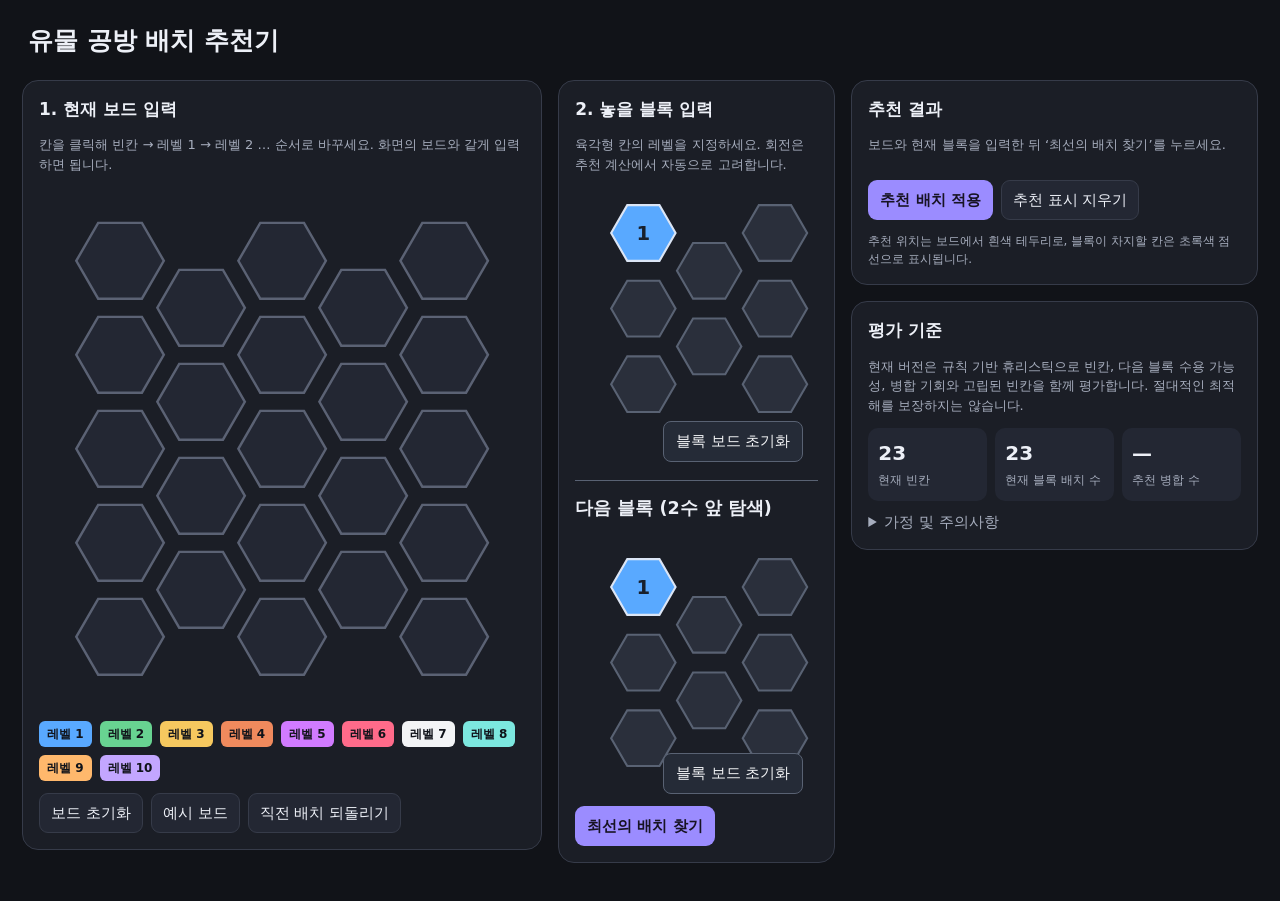
==== commit 9f94bfe8: "update" ====
--- a/pages/hex_merge_advisor.html
+++ b/pages/hex_merge_advisor.html
@@ -9,10 +9,6 @@
     <body oncontextmenu="return false">
         <main>
             <h1>유물 공방 배치 추천기</h1>
-            <p class="sub">
-                5–4–5–4–5 보드(23칸)에서 현재 블록을 어디에 놓는 게 유리한지
-                계산합니다.
-            </p>
             <div class="layout">
                 <section>
                     <div class="panel">
@@ -46,16 +42,6 @@
                             <div id="nextMovePreview" style="margin-top:12px;color:#dbe5f5;line-height:1.7"></div>
                         </div>
                         <div class="controls">
-                            <label class="hint">
-                                보이는 다음 블록(선택):
-                                <select id="nextPiece">
-                                    <option value="unknown">모름 / 무시</option>
-                                    <option value="single">1칸</option>
-                                    <option value="domino">2칸</option>
-                                    <option value="line3">3칸 직선</option>
-                                    <option value="bend3">3칸 꺾임</option>
-                                </select>
-                            </label>
                             <button id="recommend" class="primary">
                                 최선의 배치 찾기
                             </button>
@@ -272,7 +258,6 @@
                 el.innerHTML = "";
 
                 const title = document.createElement("div");
-                title.textContent = "놓을 블록 입력 보드 · 빈칸을 클릭해 블록을 추가하고, 블록을 클릭해 레벨을 변경하세요. (최대 3칸)";
                 title.style.cssText = "width:100%;margin-bottom:8px;font-size:13px;color:#aeb8ca;";
                 el.appendChild(title);
 
@@ -371,7 +356,6 @@
                 el.innerHTML = "";
 
                 const title = document.createElement("div");
-                title.textContent = "다음 블록 입력 보드 · 빈칸을 클릭해 블록을 추가하고, 블록을 클릭해 레벨을 변경하세요. (최대 3칸)";
                 title.style.cssText = "width:100%;margin-bottom:8px;font-size:13px;color:#aeb8ca;";
                 el.appendChild(title);
 
@@ -740,7 +724,6 @@
                     const c = cells.find(x => x.k === k);
                     return `행${c.r + 1}·칸${c.q + Math.floor(c.r / 2) + 1} (레벨 ${nextPieceLevels[i]})`;
                 }).join(", ");
-                panel.innerHTML = `<b>추천하는 다음 블록 배치</b><div style="margin-top:6px">${coordinates}</div><small>다음 블록까지 적용한 예상 합성: ${first.merges + second.merges}회</small>`;
             }
             function recommend() {
                 let list = placements(board, currentShape, pieceLevels);
--- a/pages/hex_merge_advisor.css
+++ b/pages/hex_merge_advisor.css
@@ -33,7 +33,7 @@
 section {
     display: flex;
     gap: 16px;
-    flex: 3;
+    flex: 2;
 }
 section > :first-child {
     flex: 2;
@@ -46,7 +46,7 @@
 }
 h1 {
     font-size: 25px;
-    margin: 0 0 6px;
+    margin: 0 0 20px 6px;
 }
 h2 {
     font-size: 17px;
@@ -109,6 +109,7 @@
     display: block;
     margin: 8px auto 0;
     touch-action: manipulation;
+    transform: scale(1.3);
 }
 .cell {
     cursor: pointer;
